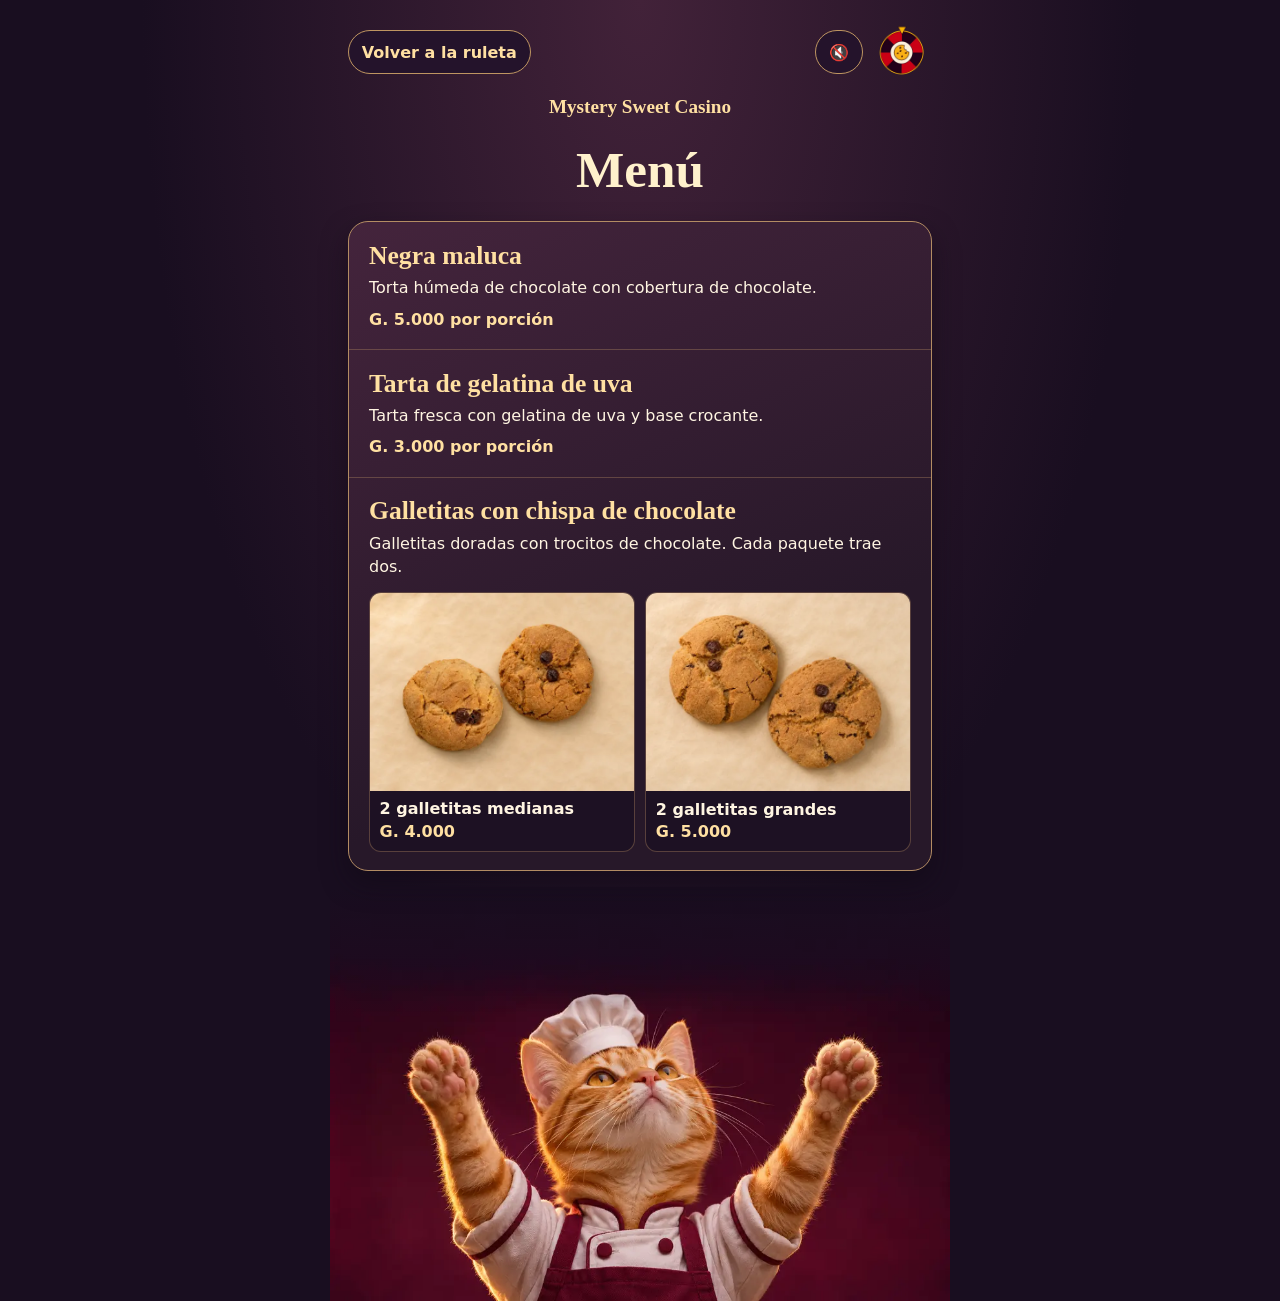
==== menu.html @ f49cd28e "Conectar el stock de premios y actualizar los precios" ====
<!doctype html>
<html lang="es-PY">
<head>
  <meta charset="utf-8">
  <meta name="viewport" content="width=device-width, initial-scale=1">
  <meta name="theme-color" content="#190e20">
  <title>Menú | Mystery Sweet Casino</title>
  <style>
    :root { color-scheme: dark; font-family: system-ui, sans-serif; background: #190e20; color: #fff5e2; }
    *, *::before, *::after { box-sizing: border-box; }
    body { margin: 0; min-height: 100vh; background: radial-gradient(ellipse at top, #422239, #190e20 55%); }
    main { width: 100%; max-width: 620px; margin: auto; padding: 22px 18px 36px; }
    nav { display: flex; align-items: center; justify-content: space-between; gap: 12px; }
    nav a, nav button { color: #ffe0a2; background: #24132b; display: inline-flex; align-items: center; justify-content: center; min-height: 44px; padding: .35rem .8rem; border: 1px solid #be9561; border-radius: 24px; text-decoration: none; font: inherit; font-weight: 700; }
    nav button { min-width: 44px; cursor: pointer; }
    a:focus-visible, button:focus-visible { outline: 3px solid #fff; outline-offset: 4px; }
    .controles { display: flex; align-items: center; gap: 9px; }
    .marca { text-align: center; margin: .9rem 0 0; color: #ffe0a2; font: bold 1.2rem Georgia, serif; }
    .logo { display: block; width: 60px; height: 60px; padding: 1px; object-fit: contain; }
    h1 { color: #fff1cc; font: bold clamp(2rem, 8vw, 3.2rem) Georgia, serif; text-align: center; margin: 22px 0; }
    .carta { position: relative; z-index: 1; margin: 0; padding: 0; list-style: none; border: 1px solid #b38c63; border-radius: 20px; background: linear-gradient(155deg, #44243c, #271829 68%); box-shadow: 0 12px 26px #10091588; }
    li { padding: 1.15rem 1.25rem; }
    li + li { border-top: 1px solid #b38c635e; }
    h2 { font: bold clamp(1.17rem, 4.8vw, 1.6rem) Georgia, serif; color: #ffe0a2; margin: 0 0 .35rem; }
    p { margin: 0; line-height: 1.45; }
    .precio-porcion { margin-top: .5rem; color: #ffe0a2; font-weight: 800; }
    .paquetes { margin: .85rem 0 0; display: grid; grid-template-columns: repeat(2, minmax(0, 1fr)); gap: .65rem; }
    .paquetes div { display: flex; flex-direction: column; overflow: hidden; background: #190e20a8; border: 1px solid #b38c6365; border-radius: 12px; }
    .paquetes dt { display: flex; flex: 1; flex-direction: column; gap: .55rem; font-weight: 650; }
    .paquetes dt span { padding: 0 .6rem; }
    .paquetes img { width: 100%; height: auto; display: block; background: #e1c490; }
    .paquetes dd { margin: .2rem .6rem .65rem; color: #ffe0a2; font-weight: 800; white-space: nowrap; }
    .gato { position: relative; margin: 1rem -18px -36px; overflow: hidden; }
    .gato img { display: block; width: 100%; height: auto; }
    @media (prefers-reduced-motion: no-preference) {
      .gato img { animation: gato-saluda 5s ease-in-out infinite alternate; transform-origin: center bottom; }
    }
    @keyframes gato-saluda {
      from { transform: scale(1); }
      to { transform: translateY(-4px) scale(1.025); }
    }
    .gato::after { content: ''; position: absolute; inset: 0; background: linear-gradient(#190e20, transparent 31%); pointer-events: none; }
  </style>
</head>
<body>
  <main>
    <nav aria-label="Menú">
      <a href="index.html">Volver a la ruleta</a>
      <div class="controles">
        <button id="sonido" type="button" aria-label="Activar música" aria-pressed="false">🔇</button>
        <img class="logo" src="logo-msc-v2.webp" width="60" height="60" alt="">
      </div>
    </nav>
    <p class="marca">Mystery Sweet Casino</p>
    <h1>Menú</h1>
    <ul class="carta">
      <li>
        <h2>Negra maluca</h2>
        <p>Torta húmeda de chocolate con cobertura de chocolate.</p>
        <p class="precio-porcion">G. 5.000 por porción</p>
      </li>
      <li>
        <h2>Tarta de gelatina de uva</h2>
        <p>Tarta fresca con gelatina de uva y base crocante.</p>
        <p class="precio-porcion">G. 3.000 por porción</p>
      </li>
      <li>
        <h2>Galletitas con chispa de chocolate</h2>
        <p>Galletitas doradas con trocitos de chocolate. Cada paquete trae dos.</p>
        <dl class="paquetes">
          <div>
            <dt><img src="galletitas-medianas.webp" width="600" height="450" loading="lazy" decoding="async" alt=""><span>2 galletitas medianas</span></dt>
            <dd>G. 4.000</dd>
          </div>
          <div>
            <dt><img src="galletitas-grandes.webp" width="600" height="450" loading="lazy" decoding="async" alt=""><span>2 galletitas grandes</span></dt>
            <dd>G. 5.000</dd>
          </div>
        </dl>
      </li>
    </ul>
    <figure class="gato">
      <img src="gato-menu.webp" width="960" height="640" loading="lazy" decoding="async" alt="Gato chef que mira el menú con las patas delanteras levantadas">
    </figure>
  </main>
  <audio id="musica" src="musica.mp3" loop preload="none"></audio>
  <script src="musica.js?v=2"></script>
</body>
</html>
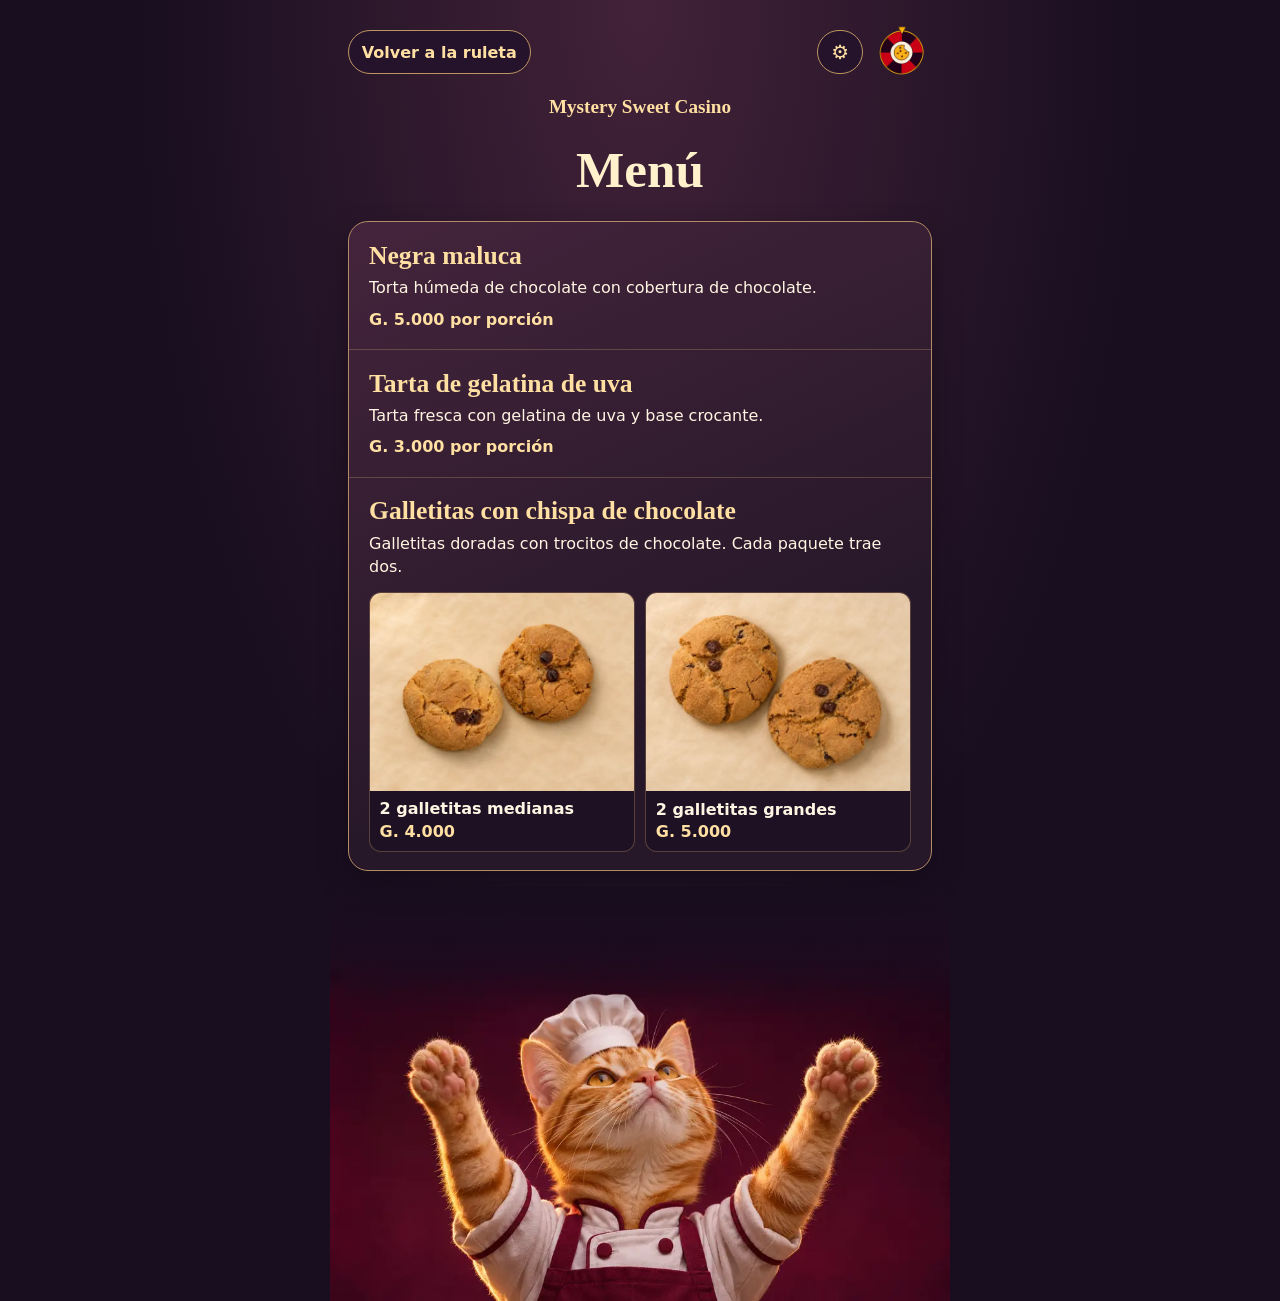
==== commit ff607ab6: "Add prize stock admin, audio settings and cat snake minigame" ====
--- a/menu.html
+++ b/menu.html
@@ -41,13 +41,14 @@
     }
     .gato::after { content: ''; position: absolute; inset: 0; background: linear-gradient(#190e20, transparent 31%); pointer-events: none; }
   </style>
+  <link rel="stylesheet" href="ajustes.css">
 </head>
 <body>
   <main>
     <nav aria-label="Menú">
       <a href="index.html">Volver a la ruleta</a>
       <div class="controles">
-        <button id="sonido" type="button" aria-label="Activar música" aria-pressed="false">🔇</button>
+        <button id="ajustes" type="button" aria-label="Ajustes" aria-haspopup="dialog">⚙️</button>
         <img class="logo" src="logo-msc-v2.webp" width="60" height="60" alt="">
       </div>
     </nav>
@@ -84,6 +85,6 @@
     </figure>
   </main>
   <audio id="musica" src="musica.mp3" loop preload="none"></audio>
-  <script src="musica.js?v=2"></script>
+  <script src="musica.js?v=3"></script>
 </body>
 </html>
--- a/ajustes.css
+++ b/ajustes.css
@@ -0,0 +1,10 @@
+#ajustes { cursor:pointer; font-size:1.25rem; min-width:44px; min-height:44px; }
+#panel-ajustes { width:min(22rem, calc(100% - 2rem)); box-sizing:border-box; color:#fff4e5; background:#26172a; border:1px solid #f7bb6d; border-radius:18px; padding:1.25rem; font:1rem system-ui,sans-serif; }
+#panel-ajustes::backdrop { background:#100a17b8; }
+#panel-ajustes header { display:flex; justify-content:space-between; align-items:center; margin-bottom:1rem; }
+#panel-ajustes h2 { font-size:1.25rem; margin:0; }
+#panel-ajustes label { display:flex; justify-content:space-between; gap:.5rem; }
+#panel-ajustes input { width:100%; min-height:36px; margin:0 0 .7rem; accent-color:#f7bb6d; }
+#panel-ajustes button, #panel-ajustes a { min-height:44px; border:0; border-radius:10px; font:inherit; font-weight:700; }
+#panel-ajustes button { cursor:pointer; background:#48314b; color:white; padding:0 .8rem; }
+#panel-ajustes a { display:grid; place-items:center; background:#f7bb6d; color:#271523; text-decoration:none; }
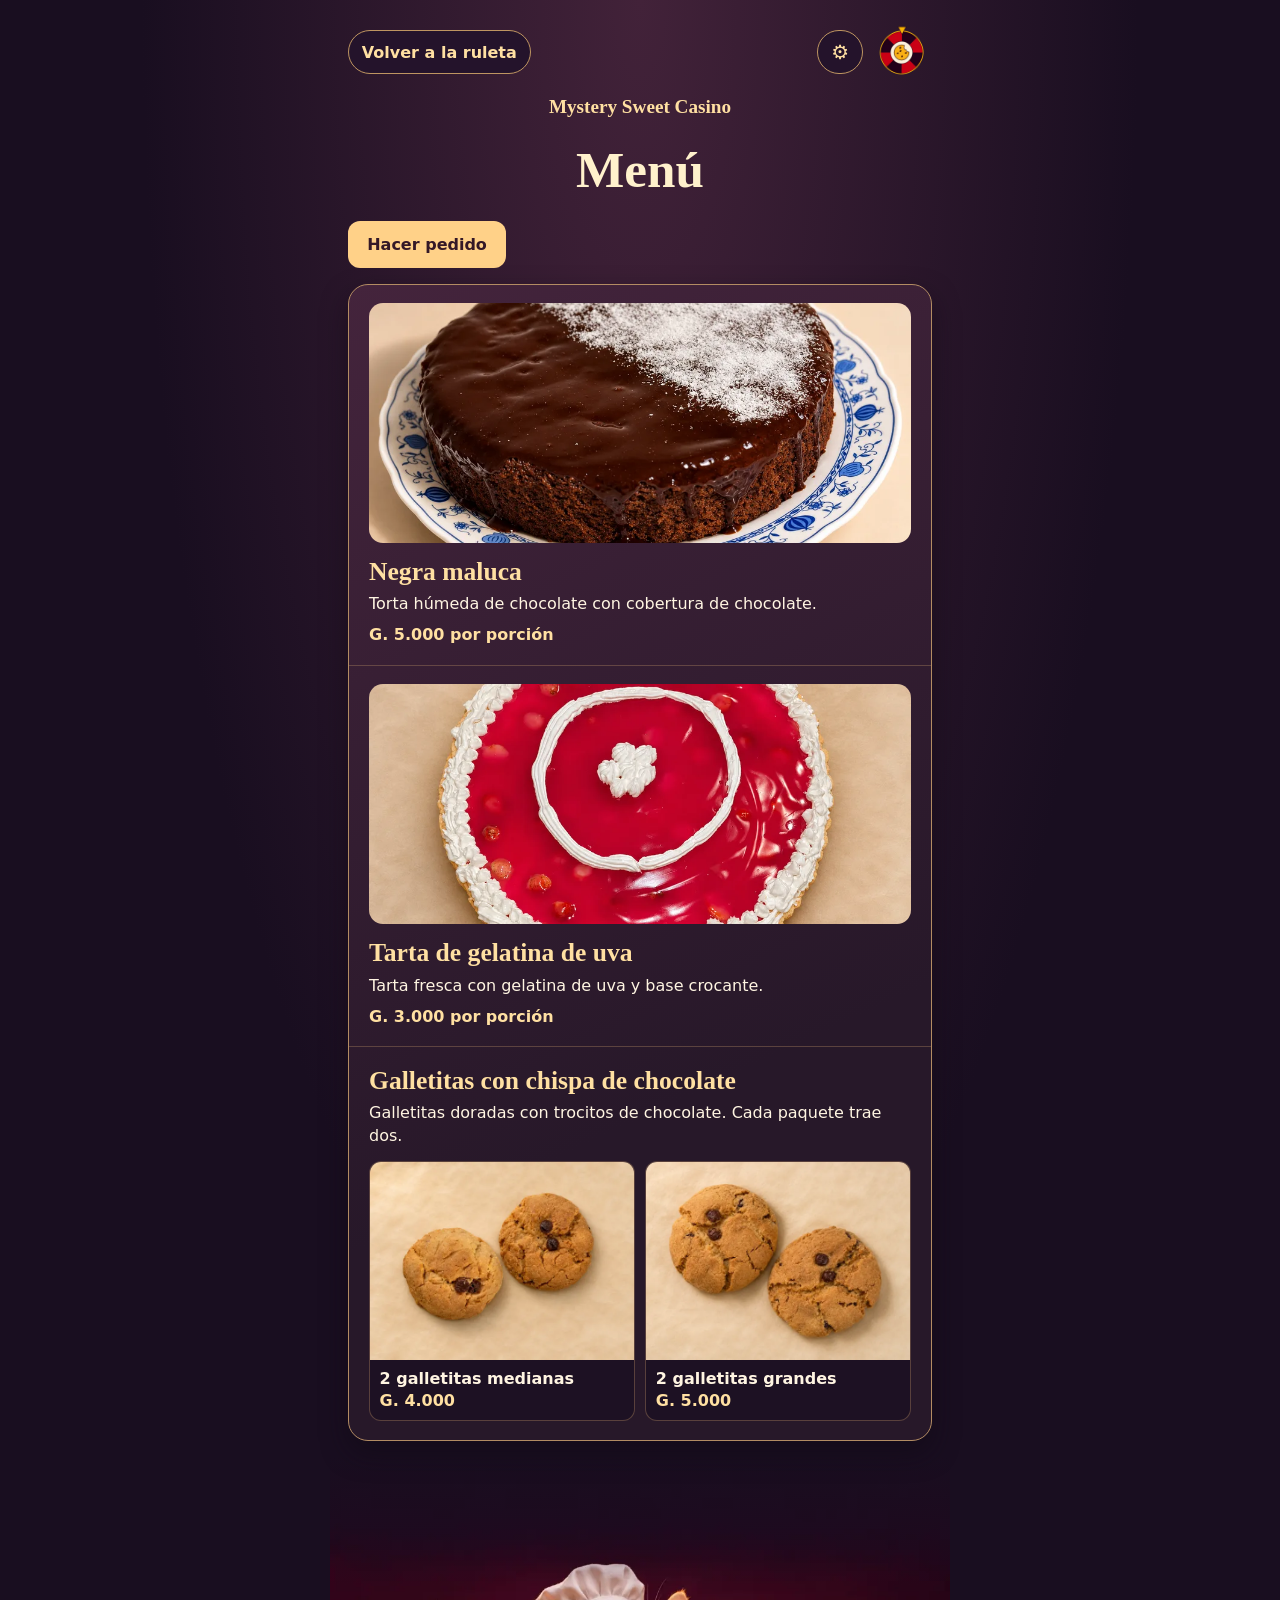
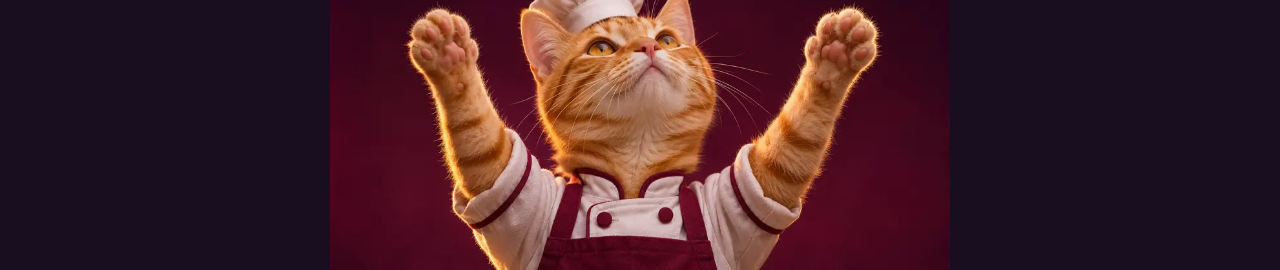
==== commit e27f0419: "Add event orders, dessert photography and pastry minigames" ====
--- a/menu.html
+++ b/menu.html
@@ -42,26 +42,26 @@
     .gato::after { content: ''; position: absolute; inset: 0; background: linear-gradient(#190e20, transparent 31%); pointer-events: none; }
   </style>
   <link rel="stylesheet" href="ajustes.css">
-</head>
+<link rel="stylesheet" href="feria.css"></head>
 <body>
   <main>
     <nav aria-label="Menú">
       <a href="index.html">Volver a la ruleta</a>
       <div class="controles">
         <button id="ajustes" type="button" aria-label="Ajustes" aria-haspopup="dialog">⚙️</button>
-        <img class="logo" src="logo-msc-v2.webp" width="60" height="60" alt="">
+        <button class="boton-logo" aria-label="Ver nuestro equipo"><img class="logo" src="logo-msc-v2.webp" width="60" height="60" alt=""></button>
       </div>
     </nav>
     <p class="marca">Mystery Sweet Casino</p>
-    <h1>Menú</h1>
+    <h1>Menú</h1><button class="pedir" id="hacer-pedido">Hacer pedido</button>
     <ul class="carta">
       <li>
-        <h2>Negra maluca</h2>
+        <img class="foto-postre" src="negra.webp" alt="Negra maluca" loading="lazy"><h2>Negra maluca</h2>
         <p>Torta húmeda de chocolate con cobertura de chocolate.</p>
         <p class="precio-porcion">G. 5.000 por porción</p>
       </li>
       <li>
-        <h2>Tarta de gelatina de uva</h2>
+        <img class="foto-postre" src="tarta.webp" alt="Tarta de gelatina de uva" loading="lazy"><h2>Tarta de gelatina de uva</h2>
         <p>Tarta fresca con gelatina de uva y base crocante.</p>
         <p class="precio-porcion">G. 3.000 por porción</p>
       </li>
@@ -83,8 +83,13 @@
     <figure class="gato">
       <img src="gato-menu.webp" width="960" height="640" loading="lazy" decoding="async" alt="Gato chef que mira el menú con las patas delanteras levantadas">
     </figure>
-  </main>
-  <audio id="musica" src="musica.mp3" loop preload="none"></audio>
-  <script src="musica.js?v=3"></script>
-</body>
+  </main><dialog class="encargo" aria-labelledby="titulo-pedido"><form id="form-pedido">
+  <h2 id="titulo-pedido">Hacer pedido</h2><div class="cantidades"></div><p>Total <output>G. 0</output></p>
+  <label>Nombre<input name="p_nombre" maxlength="60" required></label><label>Apellido<input name="p_apellido" maxlength="60" required></label>
+  <label>Edad<input name="p_edad" type="number" min="1" max="120" required></label><label>Curso<input name="p_curso" maxlength="60" required></label>
+  <label>Teléfono (opcional)<input name="p_telefono" type="tel" maxlength="30"></label>
+  <button class="accion-feria" type="submit">Enviar pedido</button><button class="accion-feria" type="button" id="cerrar-pedido">Cerrar</button><p role="status"></p></form></dialog>
+  <audio id="musica" src="musica.mp3" loop preload="auto"></audio>
+  <script src="musica.js?v=5"></script>
+<script src="feria.js"></script></body>
 </html>
--- a/feria.css
+++ b/feria.css
@@ -0,0 +1 @@
+.foto-postre{display:block;width:100%;max-height:240px;object-fit:cover;border-radius:14px;margin:0 0 .85rem}.pedir,.accion-feria{display:inline-block;background:#ffd188;color:#341827;padding:.85rem 1.2rem;border-radius:12px;font:700 1rem system-ui;text-decoration:none;border:0;cursor:pointer}.pedir{margin:0 0 1rem}.boton-logo{padding:0!important;border:0!important;background:transparent!important;cursor:zoom-in;line-height:0}.equipo,.encargo{box-sizing:border-box;width:min(90vw,27rem);max-height:85vh;overflow:auto;border:1px solid #ab795e;border-radius:18px;background:#2b1b24;color:#fff0da;padding:1.2rem;font:1rem system-ui}.equipo{text-align:center}.equipo img{width:min(12rem,60%);height:auto}.equipo::backdrop,.encargo::backdrop{background:#130b16c9}.encargo input{box-sizing:border-box;width:100%;padding:.6rem;border:1px solid #997569;border-radius:8px;font:inherit}.encargo label{display:block;margin:.6rem 0}.cantidades label{display:grid;grid-template-columns:1fr 4rem;align-items:center;gap:.6rem}.encargo button{margin:.3rem}
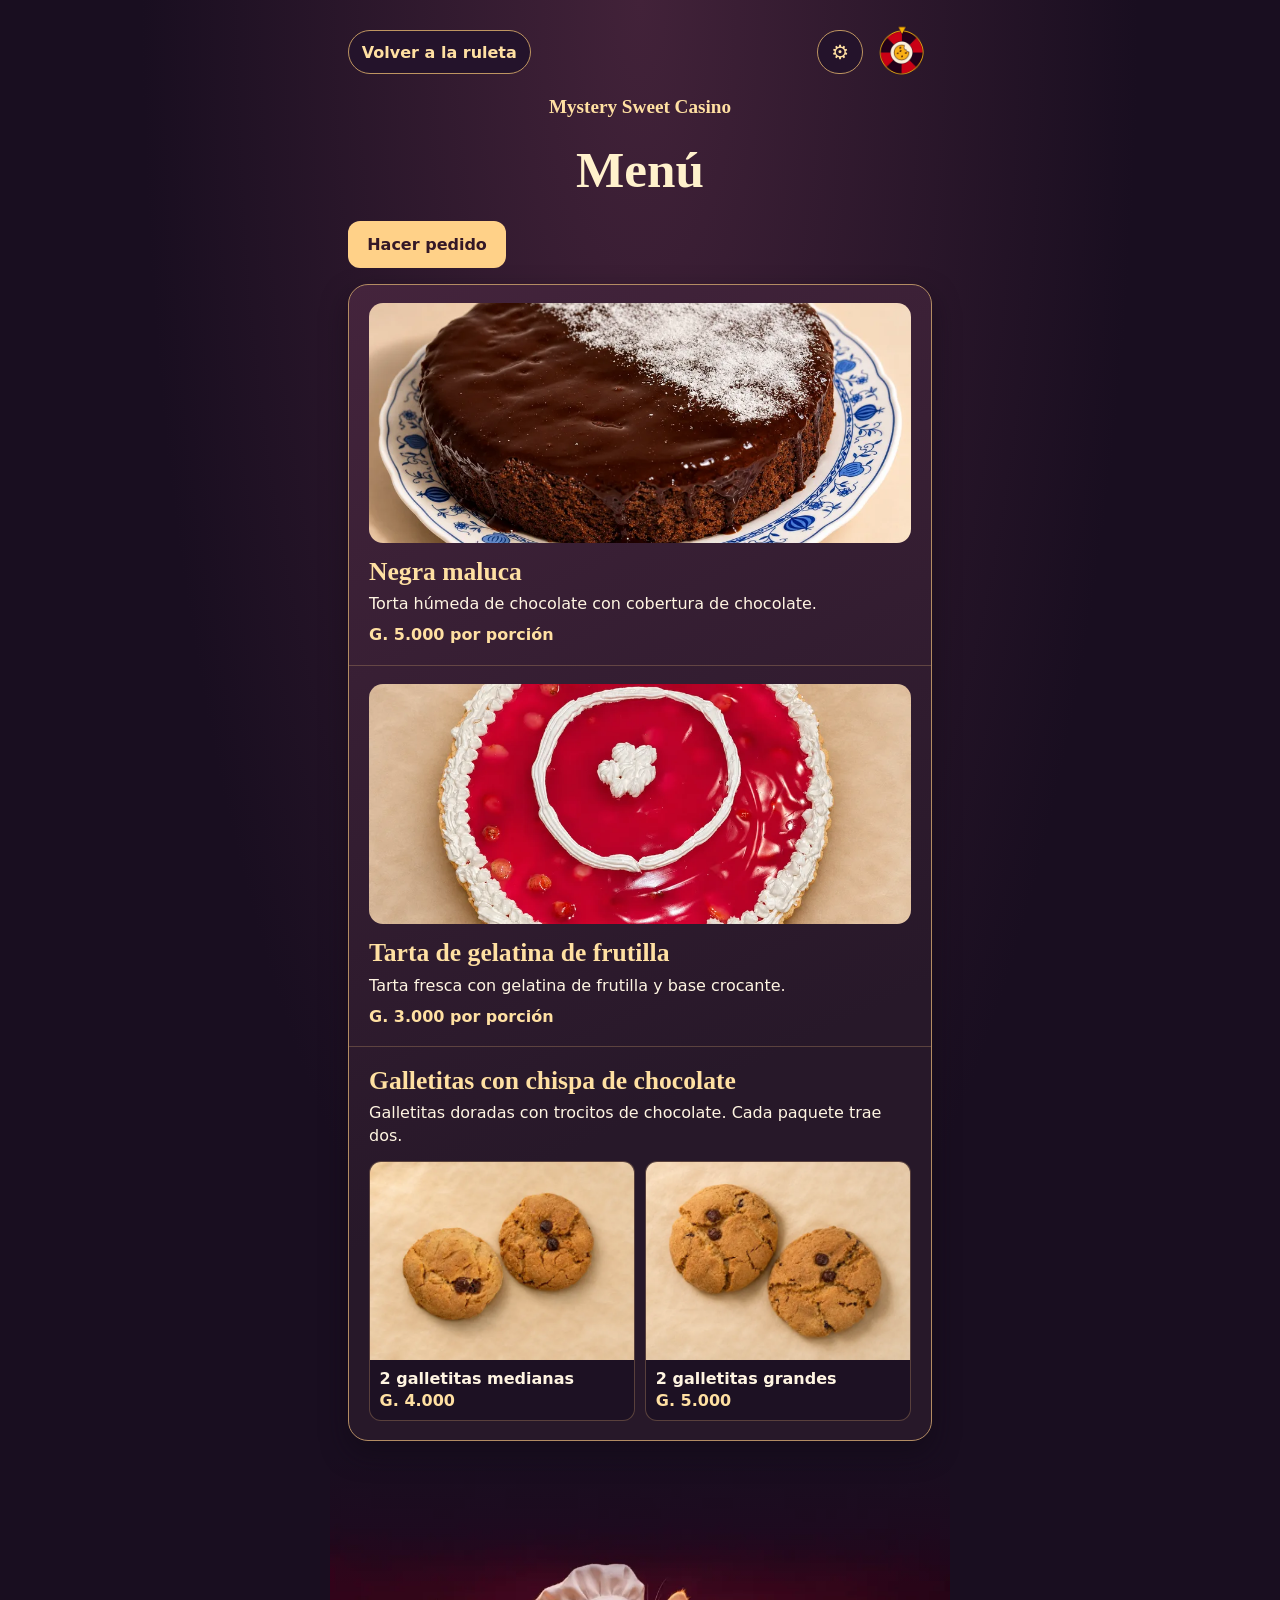
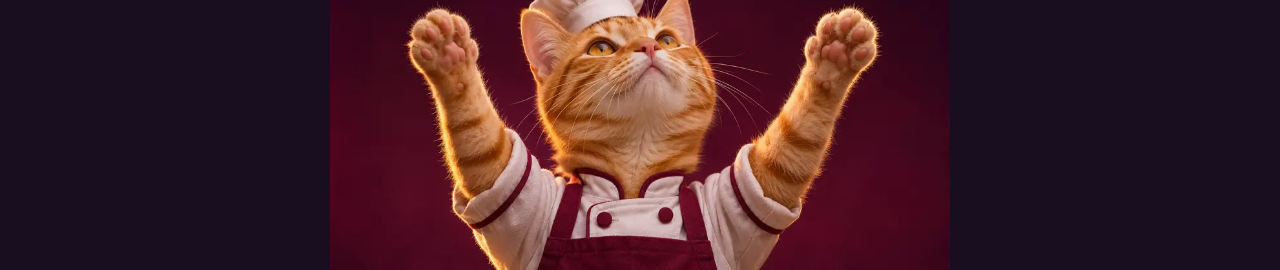
==== commit 07467532: "Rename strawberry tart and fill every memory board row" ====
--- a/menu.html
+++ b/menu.html
@@ -61,8 +61,8 @@
         <p class="precio-porcion">G. 5.000 por porción</p>
       </li>
       <li>
-        <img class="foto-postre" src="tarta.webp" alt="Tarta de gelatina de uva" loading="lazy"><h2>Tarta de gelatina de uva</h2>
-        <p>Tarta fresca con gelatina de uva y base crocante.</p>
+        <img class="foto-postre" src="tarta.webp" alt="Tarta de gelatina de frutilla" loading="lazy"><h2>Tarta de gelatina de frutilla</h2>
+        <p>Tarta fresca con gelatina de frutilla y base crocante.</p>
         <p class="precio-porcion">G. 3.000 por porción</p>
       </li>
       <li>
@@ -90,6 +90,6 @@
   <label>Teléfono (opcional)<input name="p_telefono" type="tel" maxlength="30"></label>
   <button class="accion-feria" type="submit">Enviar pedido</button><button class="accion-feria" type="button" id="cerrar-pedido">Cerrar</button><p role="status"></p></form></dialog>
   <audio id="musica" src="musica.mp3" loop preload="auto"></audio>
-  <script src="musica.js?v=5"></script>
-<script src="feria.js"></script></body>
+  <script src="musica.js?v=6"></script>
+<script src="feria.js?v=3"></script></body>
 </html>
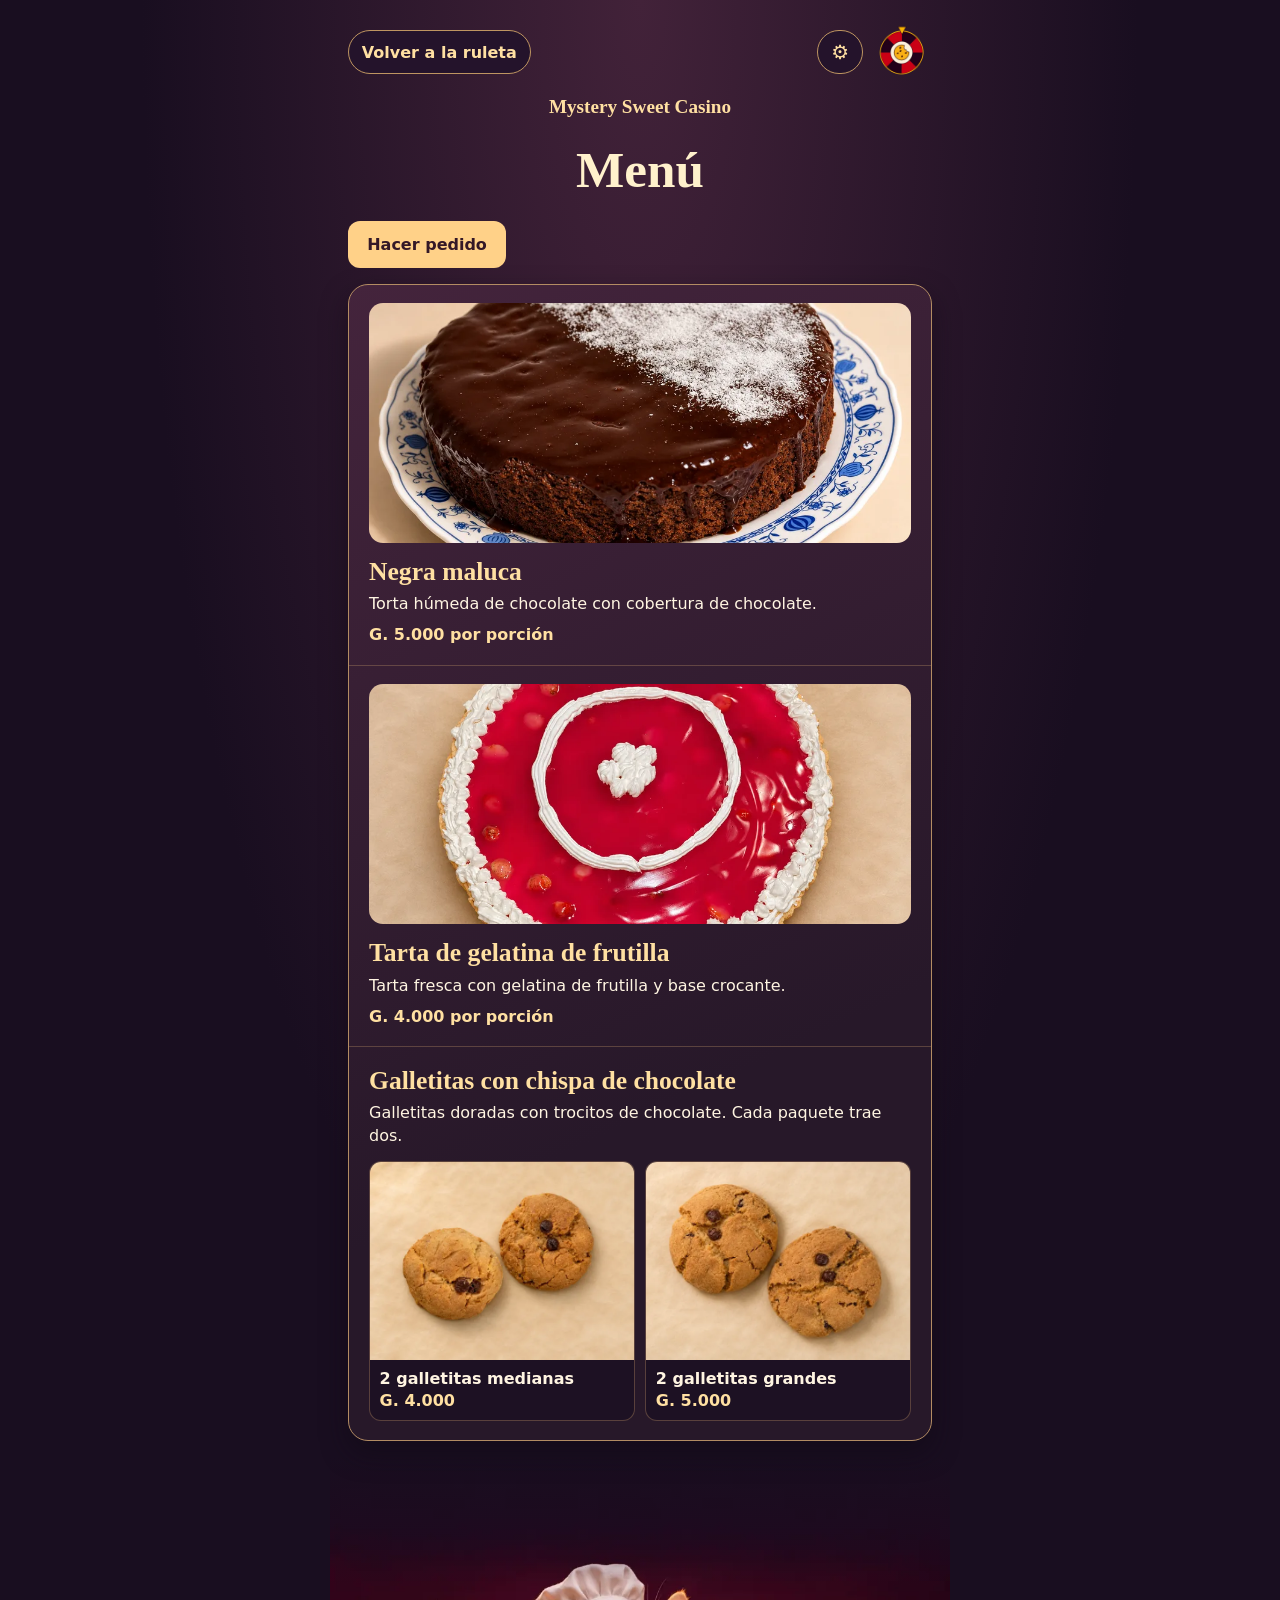
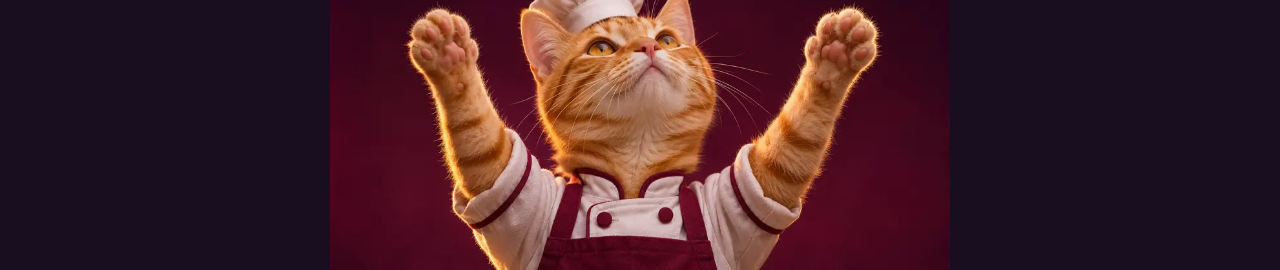
==== commit d6be27f7: "Actualizar precio de tarta de gelatina de frutilla" ====
--- a/menu.html
+++ b/menu.html
@@ -63,7 +63,7 @@
       <li>
         <img class="foto-postre" src="tarta.webp" alt="Tarta de gelatina de frutilla" loading="lazy"><h2>Tarta de gelatina de frutilla</h2>
         <p>Tarta fresca con gelatina de frutilla y base crocante.</p>
-        <p class="precio-porcion">G. 3.000 por porción</p>
+        <p class="precio-porcion">G. 4.000 por porción</p>
       </li>
       <li>
         <h2>Galletitas con chispa de chocolate</h2>
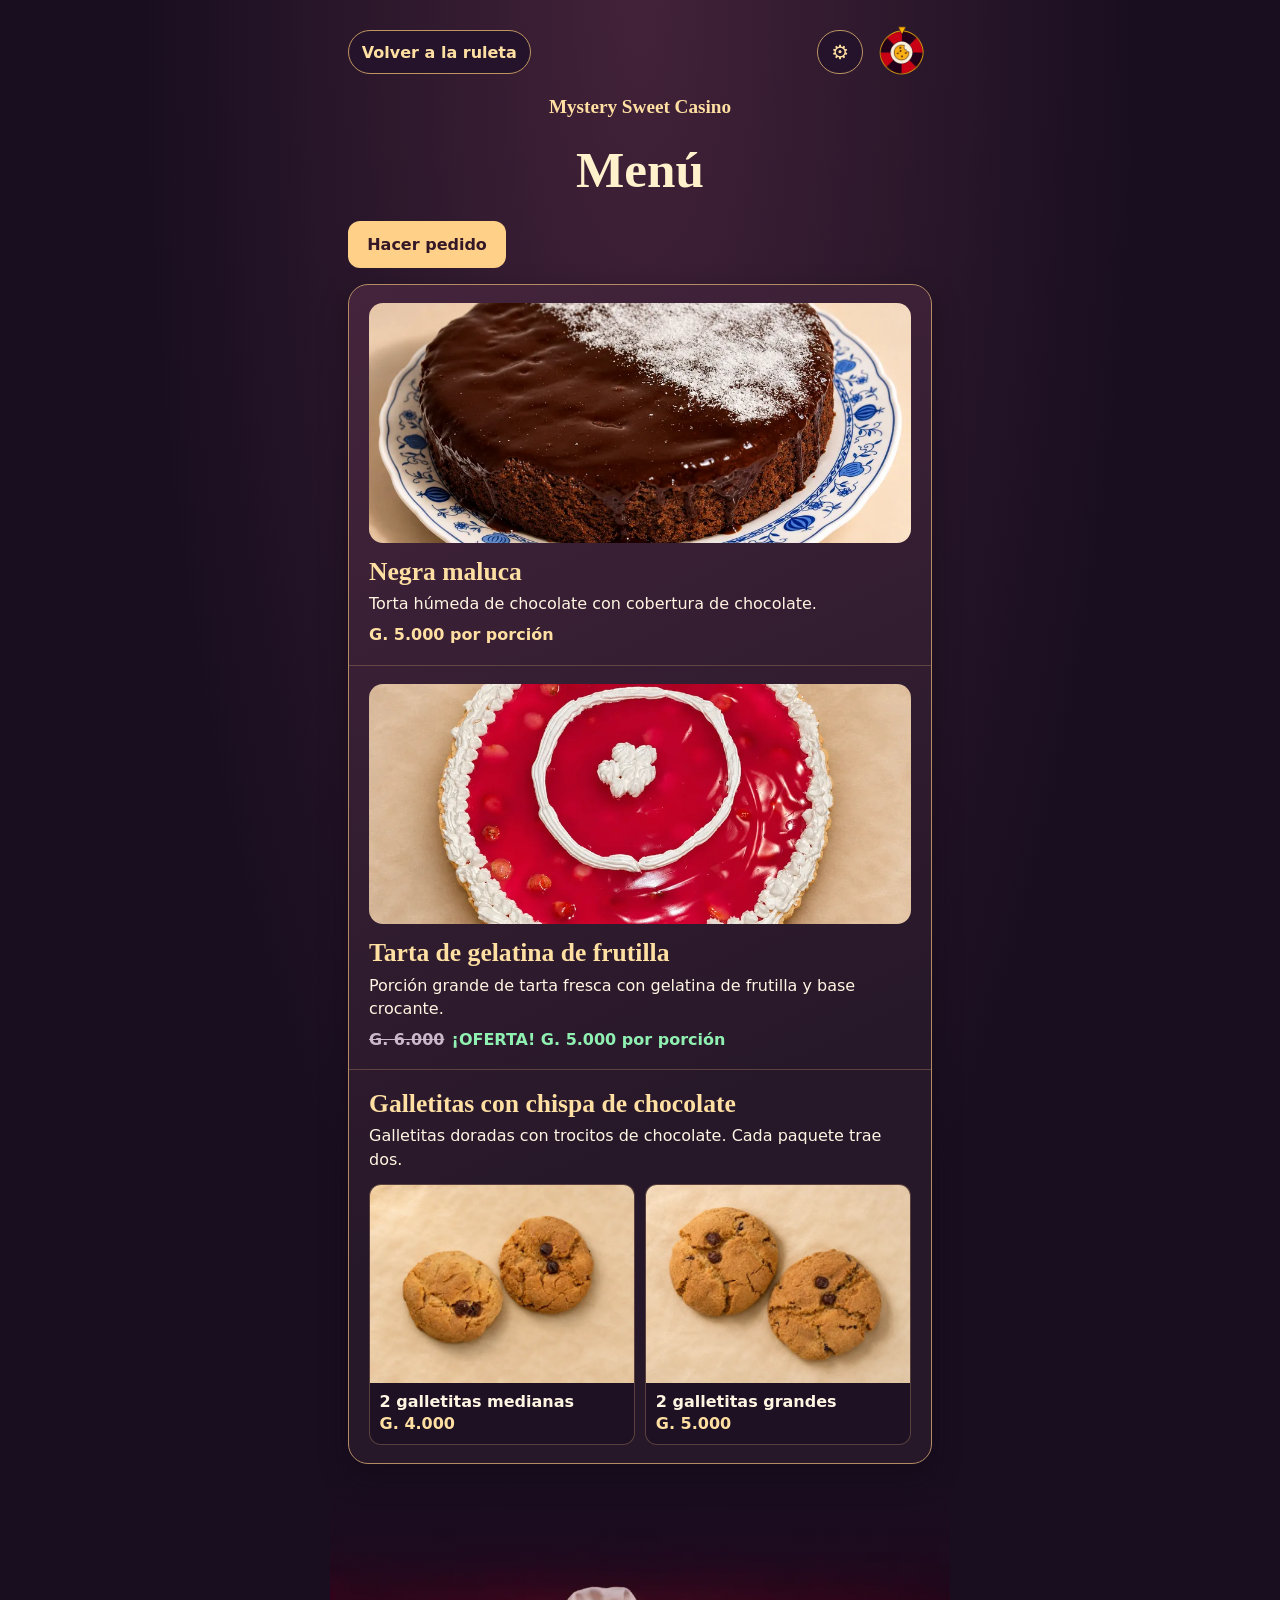
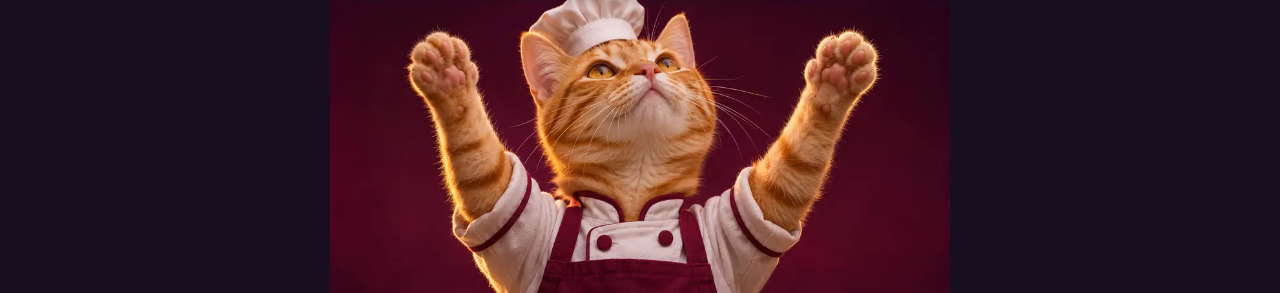
==== commit 086eada0: "Mostrar oferta en porción grande de tarta" ====
--- a/menu.html
+++ b/menu.html
@@ -24,6 +24,8 @@
     h2 { font: bold clamp(1.17rem, 4.8vw, 1.6rem) Georgia, serif; color: #ffe0a2; margin: 0 0 .35rem; }
     p { margin: 0; line-height: 1.45; }
     .precio-porcion { margin-top: .5rem; color: #ffe0a2; font-weight: 800; }
+    .precio-anterior { margin-right: .45rem; color: #cbb8c8; font-weight: 600; text-decoration: line-through; }
+    .precio-oferta { color: #8ff0b2; font-weight: 900; }
     .paquetes { margin: .85rem 0 0; display: grid; grid-template-columns: repeat(2, minmax(0, 1fr)); gap: .65rem; }
     .paquetes div { display: flex; flex-direction: column; overflow: hidden; background: #190e20a8; border: 1px solid #b38c6365; border-radius: 12px; }
     .paquetes dt { display: flex; flex: 1; flex-direction: column; gap: .55rem; font-weight: 650; }
@@ -62,8 +64,8 @@
       </li>
       <li>
         <img class="foto-postre" src="tarta.webp" alt="Tarta de gelatina de frutilla" loading="lazy"><h2>Tarta de gelatina de frutilla</h2>
-        <p>Tarta fresca con gelatina de frutilla y base crocante.</p>
-        <p class="precio-porcion">G. 4.000 por porción</p>
+        <p>Porción grande de tarta fresca con gelatina de frutilla y base crocante.</p>
+        <p class="precio-porcion"><span class="precio-anterior">G. 6.000</span><span class="precio-oferta">¡OFERTA! G. 5.000 por porción</span></p>
       </li>
       <li>
         <h2>Galletitas con chispa de chocolate</h2>
